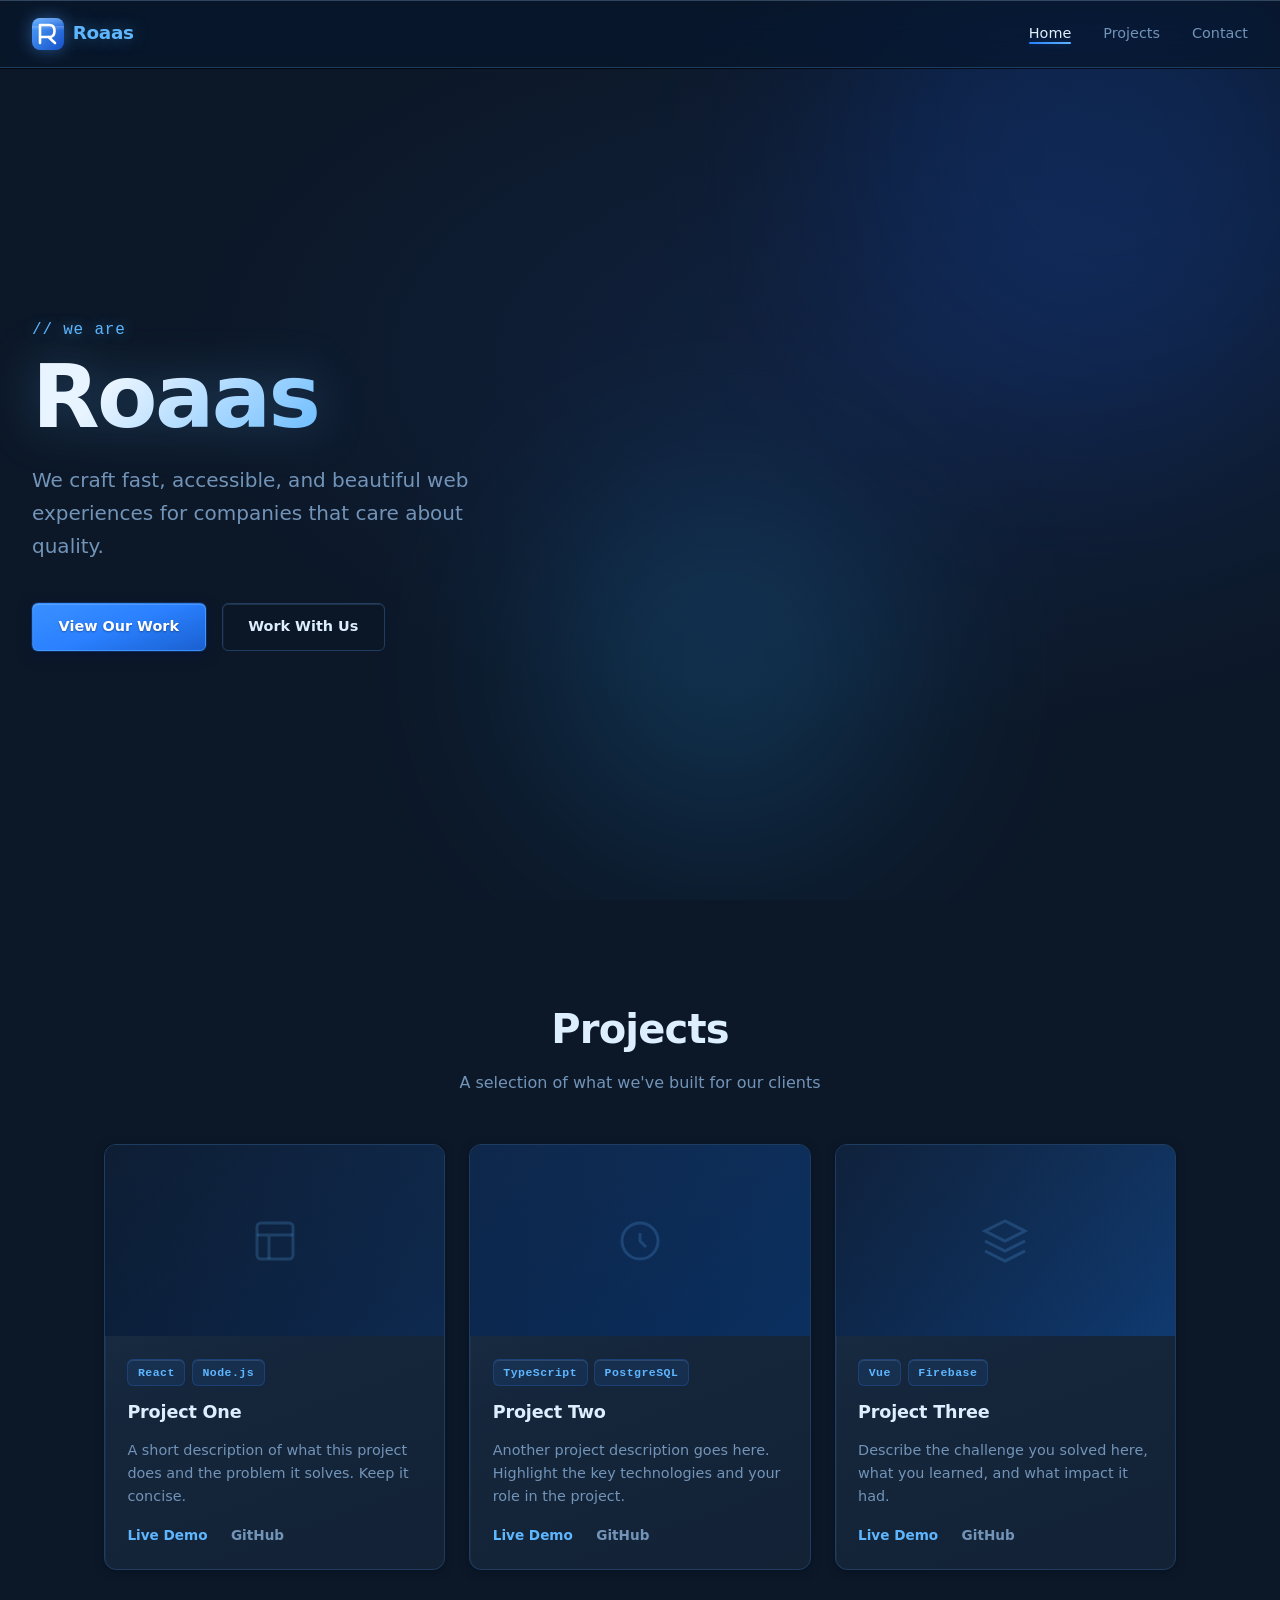
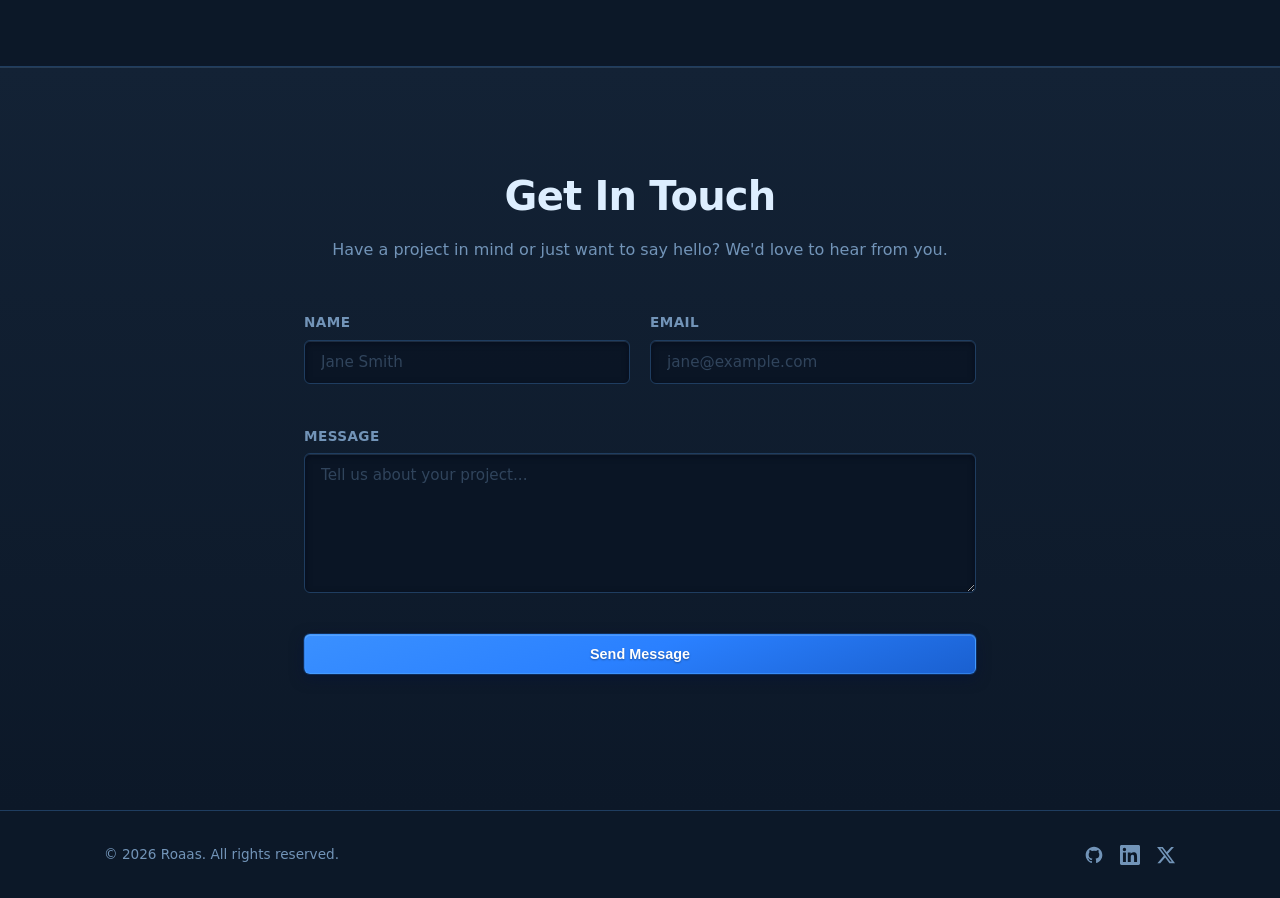
==== index.html @ 8dae96bc "Initial commit: Roaas portfolio website HTML, CSS, and JavaScript for the Roaas company portfolio si" ====
<!DOCTYPE html>
<html lang="en">
<head>
  <meta charset="UTF-8" />
  <meta name="viewport" content="width=device-width, initial-scale=1.0" />
  <title>Roaas</title>
  <link rel="stylesheet" href="styles.css" />
</head>
<body>

  <!-- Navigation -->
  <nav class="nav">
    <a href="#hero" class="nav__logo" aria-label="Roaas home">
      <svg class="nav__logo-mark" width="32" height="32" viewBox="0 0 32 32" fill="none" xmlns="http://www.w3.org/2000/svg" aria-hidden="true">
        <defs>
          <linearGradient id="logo-grad" x1="0" y1="0" x2="32" y2="32" gradientUnits="userSpaceOnUse">
            <stop offset="0%" stop-color="#4fa3ff"/>
            <stop offset="100%" stop-color="#1550c8"/>
          </linearGradient>
          <linearGradient id="logo-gloss" x1="0" y1="0" x2="0" y2="1">
            <stop offset="0%" stop-color="rgba(255,255,255,0.22)"/>
            <stop offset="55%" stop-color="rgba(255,255,255,0)"/>
          </linearGradient>
        </defs>
        <!-- Background rounded square -->
        <rect width="32" height="32" rx="8" fill="url(#logo-grad)"/>
        <!-- Gloss overlay on top half -->
        <rect width="32" height="16" rx="8" fill="url(#logo-gloss)"/>
        <rect y="8" width="32" height="8" fill="url(#logo-gloss)"/>
        <!-- Geometric R letterform -->
        <path d="M8 7 L8 25 M8 7 L17.5 7 Q22.5 7 22.5 13 Q22.5 19 17.5 19 L8 19 M16.5 19 L23 25"
              stroke="white" stroke-width="2.6" stroke-linecap="round" stroke-linejoin="round"/>
      </svg>
      <span class="nav__logo-text">Roaas</span>
    </a>
    <ul class="nav__links">
      <li><a href="#hero">Home</a></li>
      <li><a href="#projects">Projects</a></li>
      <li><a href="#contact">Contact</a></li>
    </ul>
    <button class="nav__toggle" aria-label="Toggle menu">
      <span></span><span></span><span></span>
    </button>
  </nav>

  <!-- Hero -->
  <section class="hero" id="hero">
    <div class="hero__content">
      <p class="hero__greeting">// we are</p>
      <h1 class="hero__name">Roaas</h1>
      <p class="hero__tagline">We craft fast, accessible, and beautiful web experiences for companies that care about quality.</p>
      <div class="hero__actions">
        <a href="#projects" class="btn btn--primary">View Our Work</a>
        <a href="#contact" class="btn btn--outline">Work With Us</a>
      </div>
    </div>
    <div class="hero__decoration" aria-hidden="true">
      <div class="blob blob--1"></div>
      <div class="blob blob--2"></div>
    </div>
  </section>

  <!-- Projects -->
  <section class="projects" id="projects">
    <div class="container">
      <h2 class="section__title">Projects</h2>
      <p class="section__subtitle">A selection of what we've built for our clients</p>
      <div class="projects__grid" id="projects-grid">

        <!-- Project Card — duplicate this block to add more projects -->
        <article class="card">
          <div class="card__img-wrap">
            <div class="card__img card__img--placeholder">
              <svg xmlns="http://www.w3.org/2000/svg" viewBox="0 0 24 24" fill="none" stroke="currentColor" stroke-width="1.5"><rect x="3" y="3" width="18" height="18" rx="2"/><path d="M3 9h18M9 21V9"/></svg>
            </div>
          </div>
          <div class="card__body">
            <div class="card__tags">
              <span class="tag">React</span>
              <span class="tag">Node.js</span>
            </div>
            <h3 class="card__title">Project One</h3>
            <p class="card__desc">A short description of what this project does and the problem it solves. Keep it concise.</p>
            <div class="card__links">
              <a href="#" class="card__link" target="_blank" rel="noopener">Live Demo</a>
              <a href="#" class="card__link card__link--secondary" target="_blank" rel="noopener">GitHub</a>
            </div>
          </div>
        </article>

        <article class="card">
          <div class="card__img-wrap">
            <div class="card__img card__img--placeholder card__img--alt">
              <svg xmlns="http://www.w3.org/2000/svg" viewBox="0 0 24 24" fill="none" stroke="currentColor" stroke-width="1.5"><circle cx="12" cy="12" r="9"/><path d="M12 8v4l3 3"/></svg>
            </div>
          </div>
          <div class="card__body">
            <div class="card__tags">
              <span class="tag">TypeScript</span>
              <span class="tag">PostgreSQL</span>
            </div>
            <h3 class="card__title">Project Two</h3>
            <p class="card__desc">Another project description goes here. Highlight the key technologies and your role in the project.</p>
            <div class="card__links">
              <a href="#" class="card__link" target="_blank" rel="noopener">Live Demo</a>
              <a href="#" class="card__link card__link--secondary" target="_blank" rel="noopener">GitHub</a>
            </div>
          </div>
        </article>

        <article class="card">
          <div class="card__img-wrap">
            <div class="card__img card__img--placeholder card__img--alt2">
              <svg xmlns="http://www.w3.org/2000/svg" viewBox="0 0 24 24" fill="none" stroke="currentColor" stroke-width="1.5"><path d="M12 2L2 7l10 5 10-5-10-5z"/><path d="M2 17l10 5 10-5M2 12l10 5 10-5"/></svg>
            </div>
          </div>
          <div class="card__body">
            <div class="card__tags">
              <span class="tag">Vue</span>
              <span class="tag">Firebase</span>
            </div>
            <h3 class="card__title">Project Three</h3>
            <p class="card__desc">Describe the challenge you solved here, what you learned, and what impact it had.</p>
            <div class="card__links">
              <a href="#" class="card__link" target="_blank" rel="noopener">Live Demo</a>
              <a href="#" class="card__link card__link--secondary" target="_blank" rel="noopener">GitHub</a>
            </div>
          </div>
        </article>

      </div>
    </div>
  </section>

  <!-- Contact -->
  <section class="contact" id="contact">
    <div class="container container--narrow">
      <h2 class="section__title">Get In Touch</h2>
      <p class="section__subtitle">Have a project in mind or just want to say hello? We'd love to hear from you.</p>

      <form class="form" id="contact-form" novalidate>
        <div class="form__row">
          <div class="form__group">
            <label for="name" class="form__label">Name</label>
            <input type="text" id="name" name="name" class="form__input" placeholder="Jane Smith" required />
            <span class="form__error" id="name-error"></span>
          </div>
          <div class="form__group">
            <label for="email" class="form__label">Email</label>
            <input type="email" id="email" name="email" class="form__input" placeholder="jane@example.com" required />
            <span class="form__error" id="email-error"></span>
          </div>
        </div>
        <div class="form__group">
          <label for="message" class="form__label">Message</label>
          <textarea id="message" name="message" class="form__input form__textarea" placeholder="Tell us about your project..." rows="5" required></textarea>
          <span class="form__error" id="message-error"></span>
        </div>
        <button type="submit" class="btn btn--primary btn--full" id="submit-btn">Send Message</button>
        <p class="form__status" id="form-status" aria-live="polite"></p>
      </form>
    </div>
  </section>

  <!-- Footer -->
  <footer class="footer">
    <div class="container">
      <p class="footer__copy">&copy; <span id="year"></span> Roaas. All rights reserved.</p>
      <ul class="footer__social">
        <li><a href="#" target="_blank" rel="noopener" aria-label="GitHub">
          <svg xmlns="http://www.w3.org/2000/svg" viewBox="0 0 24 24" fill="currentColor"><path d="M12 2C6.477 2 2 6.477 2 12c0 4.418 2.865 8.166 6.839 9.49.5.092.682-.217.682-.482 0-.237-.009-.868-.013-1.703-2.782.604-3.369-1.34-3.369-1.34-.454-1.156-1.11-1.463-1.11-1.463-.908-.62.069-.608.069-.608 1.003.07 1.531 1.03 1.531 1.03.892 1.529 2.341 1.087 2.91.832.092-.647.35-1.088.636-1.338-2.22-.253-4.555-1.11-4.555-4.943 0-1.091.39-1.984 1.029-2.683-.103-.253-.446-1.27.098-2.647 0 0 .84-.269 2.75 1.025A9.578 9.578 0 0 1 12 6.836c.85.004 1.705.114 2.504.336 1.909-1.294 2.747-1.025 2.747-1.025.546 1.377.202 2.394.1 2.647.64.699 1.028 1.592 1.028 2.683 0 3.842-2.339 4.687-4.566 4.935.359.309.678.919.678 1.852 0 1.336-.012 2.415-.012 2.743 0 .267.18.578.688.48C19.138 20.163 22 16.418 22 12c0-5.523-4.477-10-10-10z"/></svg>
        </a></li>
        <li><a href="#" target="_blank" rel="noopener" aria-label="LinkedIn">
          <svg xmlns="http://www.w3.org/2000/svg" viewBox="0 0 24 24" fill="currentColor"><path d="M20.447 20.452h-3.554v-5.569c0-1.328-.027-3.037-1.852-3.037-1.853 0-2.136 1.445-2.136 2.939v5.667H9.351V9h3.414v1.561h.046c.477-.9 1.637-1.85 3.37-1.85 3.601 0 4.267 2.37 4.267 5.455v6.286zM5.337 7.433a2.062 2.062 0 0 1-2.063-2.065 2.064 2.064 0 1 1 2.063 2.065zm1.782 13.019H3.555V9h3.564v11.452zM22.225 0H1.771C.792 0 0 .774 0 1.729v20.542C0 23.227.792 24 1.771 24h20.451C23.2 24 24 23.227 24 22.271V1.729C24 .774 23.2 0 22.222 0h.003z"/></svg>
        </a></li>
        <li><a href="#" target="_blank" rel="noopener" aria-label="Twitter / X">
          <svg xmlns="http://www.w3.org/2000/svg" viewBox="0 0 24 24" fill="currentColor"><path d="M18.244 2.25h3.308l-7.227 8.26 8.502 11.24H16.17l-5.214-6.817L4.99 21.75H1.68l7.73-8.835L1.254 2.25H8.08l4.713 6.231zm-1.161 17.52h1.833L7.084 4.126H5.117z"/></svg>
        </a></li>
      </ul>
    </div>
  </footer>

  <script src="script.js"></script>
</body>
</html>
---- styles.css ----
/* ===========================
   Reset & Base
   =========================== */
*, *::before, *::after {
  box-sizing: border-box;
  margin: 0;
  padding: 0;
}

:root {
  /* Navy blue palette — lightened for readability */
  --color-bg:          #0c1828;
  --color-surface:     #132235;
  --color-surface-2:   #172a42;
  --color-border:      #1f3d60;
  --color-text:        #ddeeff;
  --color-muted:       #7294b8;
  --color-accent:      #2a80ff;
  --color-accent-2:    #5eb6ff;
  --color-accent-glow: rgba(42, 128, 255, 0.28);

  /* Gloss tokens */
  --gloss-edge:        inset 0 1px 0 rgba(160, 210, 255, 0.15);
  --gloss-edge-strong: inset 0 1px 0 rgba(180, 220, 255, 0.24);
  --gloss-side:        inset 1px 0 0 rgba(120, 180, 255, 0.06);

  --font-sans: 'Segoe UI', system-ui, -apple-system, sans-serif;
  --font-mono: 'Cascadia Code', 'Fira Code', monospace;

  --radius-sm:  6px;
  --radius-md:  12px;
  --radius-lg:  20px;
  --radius-xl:  32px;

  --shadow-card: 0 8px 32px rgba(0, 15, 45, 0.65);
  --shadow-glow: 0 0 28px rgba(42, 128, 255, 0.2);
  --transition:  0.25s ease;

  --nav-h: 68px;
}

html {
  scroll-behavior: smooth;
  scroll-padding-top: var(--nav-h);
}

body {
  background: var(--color-bg);
  color: var(--color-text);
  font-family: var(--font-sans);
  line-height: 1.65;
  -webkit-font-smoothing: antialiased;
}

a {
  color: inherit;
  text-decoration: none;
}

ul { list-style: none; }
img, svg { display: block; }

/* ===========================
   Utility
   =========================== */
.container {
  width: 100%;
  max-width: 1120px;
  margin-inline: auto;
  padding-inline: 1.5rem;
}

.container--narrow {
  max-width: 720px;
}

/* ===========================
   Navigation
   =========================== */
.nav {
  position: fixed;
  inset-block-start: 0;
  inset-inline: 0;
  z-index: 100;
  height: var(--nav-h);
  display: flex;
  align-items: center;
  justify-content: space-between;
  padding-inline: 2rem;
  /* Glossy navy glass */
  background: rgba(10, 22, 40, 0.78);
  backdrop-filter: blur(16px) saturate(180%);
  border-bottom: 1px solid var(--color-border);
  box-shadow:
    var(--gloss-edge-strong),
    0 1px 0 rgba(0, 0, 0, 0.6);
}

.nav__logo {
  display: flex;
  align-items: center;
  gap: 0.55rem;
  text-decoration: none;
}

.nav__logo-mark {
  flex-shrink: 0;
  filter: drop-shadow(0 0 8px rgba(79, 163, 255, 0.45));
}

.nav__logo-text {
  font-size: 1.15rem;
  font-weight: 700;
  letter-spacing: -0.02em;
  color: var(--color-accent-2);
  text-shadow: 0 0 18px rgba(94, 182, 255, 0.4);
}

.nav__links {
  display: flex;
  gap: 2rem;
}

.nav__links a {
  font-size: 0.9rem;
  color: var(--color-muted);
  transition: color var(--transition);
  position: relative;
}

.nav__links a::after {
  content: '';
  position: absolute;
  bottom: -3px;
  left: 0;
  width: 0;
  height: 2px;
  background: linear-gradient(90deg, var(--color-accent), var(--color-accent-2));
  border-radius: 2px;
  transition: width var(--transition);
  box-shadow: 0 0 6px var(--color-accent-glow);
}

.nav__links a:hover,
.nav__links a.active {
  color: var(--color-text);
}

.nav__links a:hover::after,
.nav__links a.active::after {
  width: 100%;
}

.nav__toggle {
  display: none;
  flex-direction: column;
  gap: 5px;
  background: none;
  border: none;
  cursor: pointer;
  padding: 4px;
}

.nav__toggle span {
  display: block;
  width: 22px;
  height: 2px;
  background: var(--color-text);
  border-radius: 2px;
  transition: transform var(--transition), opacity var(--transition);
}

/* ===========================
   Buttons
   =========================== */
.btn {
  display: inline-flex;
  align-items: center;
  gap: 0.5rem;
  padding: 0.7rem 1.6rem;
  border-radius: var(--radius-sm);
  font-size: 0.9rem;
  font-weight: 600;
  cursor: pointer;
  transition: all var(--transition);
  border: 1px solid transparent;
  white-space: nowrap;
}

.btn--primary {
  /* Glossy gradient button */
  background: linear-gradient(
    160deg,
    #3a90ff 0%,
    var(--color-accent) 50%,
    #1a60d0 100%
  );
  color: #fff;
  border-color: rgba(94, 182, 255, 0.3);
  box-shadow:
    var(--gloss-edge-strong),
    var(--gloss-side),
    0 0 0 1px rgba(42, 128, 255, 0.2),
    0 4px 14px rgba(0, 15, 60, 0.5);
  text-shadow: 0 1px 2px rgba(0, 0, 0, 0.35);
}

.btn--primary:hover {
  background: linear-gradient(
    160deg,
    #55a8ff 0%,
    var(--color-accent-2) 50%,
    #2a70e0 100%
  );
  border-color: rgba(94, 182, 255, 0.5);
  box-shadow:
    var(--gloss-edge-strong),
    var(--gloss-side),
    0 0 0 1px rgba(94, 182, 255, 0.35),
    var(--shadow-glow),
    0 6px 20px rgba(0, 15, 60, 0.5);
  transform: translateY(-2px);
}

.btn--outline {
  background: rgba(10, 21, 38, 0.6);
  color: var(--color-text);
  border-color: var(--color-border);
  box-shadow:
    var(--gloss-edge),
    var(--gloss-side);
}

.btn--outline:hover {
  border-color: var(--color-accent);
  color: var(--color-accent-2);
  background: rgba(42, 128, 255, 0.06);
  box-shadow:
    var(--gloss-edge),
    var(--gloss-side),
    0 0 16px rgba(42, 128, 255, 0.12);
  transform: translateY(-2px);
}

.btn--full {
  width: 100%;
  justify-content: center;
}

/* ===========================
   Hero
   =========================== */
.hero {
  position: relative;
  min-height: 100vh;
  display: flex;
  align-items: center;
  padding-top: var(--nav-h);
  padding-inline: 2rem;
  overflow: hidden;
  /* Subtle radial navy vignette */
  background: radial-gradient(ellipse 80% 60% at 70% 40%, #112240 0%, var(--color-bg) 70%);
}

.hero__content {
  position: relative;
  z-index: 1;
  max-width: 640px;
}

.hero__greeting {
  font-size: 1rem;
  color: var(--color-accent-2);
  font-family: var(--font-mono);
  margin-bottom: 0.5rem;
  letter-spacing: 0.05em;
  text-shadow: 0 0 14px rgba(94, 182, 255, 0.45);
}

.hero__name {
  font-size: clamp(2.8rem, 7vw, 5.5rem);
  font-weight: 800;
  line-height: 1.05;
  letter-spacing: -0.03em;
  margin-bottom: 1.25rem;
  background: linear-gradient(135deg, #e8f4ff 20%, var(--color-accent-2) 70%, #a0d4ff);
  -webkit-background-clip: text;
  -webkit-text-fill-color: transparent;
  background-clip: text;
  filter: drop-shadow(0 0 24px rgba(94, 182, 255, 0.25));
}

.hero__tagline {
  font-size: clamp(1rem, 2.5vw, 1.25rem);
  color: var(--color-muted);
  max-width: 480px;
  margin-bottom: 2.5rem;
}

.hero__actions {
  display: flex;
  flex-wrap: wrap;
  gap: 1rem;
}

/* Decorative blobs */
.hero__decoration {
  position: absolute;
  inset: 0;
  pointer-events: none;
}

.blob {
  position: absolute;
  border-radius: 50%;
  filter: blur(90px);
  opacity: 0.2;
  animation: pulse 8s ease-in-out infinite alternate;
}

.blob--1 {
  width: 560px;
  height: 560px;
  background: radial-gradient(circle, #1a6aff, #0a2a80);
  top: -120px;
  right: -100px;
}

.blob--2 {
  width: 400px;
  height: 400px;
  background: radial-gradient(circle, #30b4ff, #0a4080);
  bottom: 40px;
  right: 28%;
  animation-delay: -4s;
}

@keyframes pulse {
  from { transform: scale(1) translate(0, 0); }
  to   { transform: scale(1.12) translate(20px, -20px); }
}

/* ===========================
   Section headings
   =========================== */
.section__title {
  font-size: clamp(1.8rem, 4vw, 2.5rem);
  font-weight: 700;
  letter-spacing: -0.02em;
  margin-bottom: 0.5rem;
  text-align: center;
}

.section__subtitle {
  text-align: center;
  color: var(--color-muted);
  font-size: 1rem;
  margin-bottom: 3rem;
}

/* ===========================
   Projects
   =========================== */
.projects {
  padding-block: 6rem;
}

.projects__grid {
  display: grid;
  grid-template-columns: repeat(auto-fill, minmax(300px, 1fr));
  gap: 1.5rem;
}

/* ===========================
   Cards
   =========================== */
.card {
  background: linear-gradient(160deg, var(--color-surface-2) 0%, var(--color-surface) 100%);
  border: 1px solid var(--color-border);
  border-radius: var(--radius-md);
  overflow: hidden;
  transition: transform var(--transition), box-shadow var(--transition), border-color var(--transition);
  display: flex;
  flex-direction: column;
  /* Glossy top edge */
  box-shadow:
    var(--gloss-edge),
    var(--gloss-side),
    0 2px 8px rgba(0, 10, 30, 0.5);
  position: relative;
}

/* Sheen overlay */
.card::before {
  content: '';
  position: absolute;
  inset: 0;
  border-radius: var(--radius-md);
  background: linear-gradient(
    160deg,
    rgba(120, 190, 255, 0.06) 0%,
    transparent 50%
  );
  pointer-events: none;
  z-index: 1;
}

.card:hover {
  transform: translateY(-6px);
  border-color: rgba(42, 128, 255, 0.55);
  box-shadow:
    var(--gloss-edge-strong),
    var(--gloss-side),
    var(--shadow-card),
    var(--shadow-glow);
}

.card__img-wrap {
  overflow: hidden;
  aspect-ratio: 16 / 9;
}

.card__img {
  width: 100%;
  height: 100%;
  object-fit: cover;
  transition: transform 0.4s ease;
}

.card:hover .card__img {
  transform: scale(1.04);
}

.card__img--placeholder {
  display: flex;
  align-items: center;
  justify-content: center;
  background: linear-gradient(135deg, #071428, #0e2a50);
}

.card__img--placeholder.card__img--alt {
  background: linear-gradient(135deg, #081e40, #0b3060);
}

.card__img--placeholder.card__img--alt2 {
  background: linear-gradient(135deg, #091830, #103a70);
}

.card__img--placeholder svg {
  width: 48px;
  height: 48px;
  color: rgba(94, 182, 255, 0.2);
}

.card__body {
  padding: 1.4rem;
  display: flex;
  flex-direction: column;
  flex: 1;
  gap: 0.75rem;
  position: relative;
  z-index: 2;
}

.card__tags {
  display: flex;
  flex-wrap: wrap;
  gap: 0.4rem;
}

.tag {
  font-size: 0.72rem;
  font-weight: 600;
  font-family: var(--font-mono);
  letter-spacing: 0.04em;
  padding: 0.2rem 0.6rem;
  border-radius: var(--radius-sm);
  background: rgba(42, 128, 255, 0.1);
  color: var(--color-accent-2);
  border: 1px solid rgba(42, 128, 255, 0.22);
  box-shadow: var(--gloss-edge);
}

.card__title {
  font-size: 1.1rem;
  font-weight: 700;
  letter-spacing: -0.01em;
}

.card__desc {
  font-size: 0.9rem;
  color: var(--color-muted);
  line-height: 1.6;
  flex: 1;
}

.card__links {
  display: flex;
  gap: 0.75rem;
  margin-top: 0.25rem;
}

.card__link {
  font-size: 0.85rem;
  font-weight: 600;
  color: var(--color-accent-2);
  transition: color var(--transition);
  position: relative;
}

.card__link::after {
  content: ' →';
  opacity: 0;
  transition: opacity var(--transition), transform var(--transition);
  display: inline-block;
}

.card__link:hover::after {
  opacity: 1;
}

.card__link--secondary {
  color: var(--color-muted);
}

.card__link--secondary:hover {
  color: var(--color-text);
}

/* ===========================
   Contact
   =========================== */
.contact {
  padding-block: 6rem;
  background: linear-gradient(180deg, var(--color-surface) 0%, var(--color-bg) 100%);
  border-top: 1px solid var(--color-border);
  border-bottom: 1px solid var(--color-border);
  box-shadow: var(--gloss-edge);
}

/* Form */
.form {
  display: flex;
  flex-direction: column;
  gap: 1.25rem;
}

.form__row {
  display: grid;
  grid-template-columns: 1fr 1fr;
  gap: 1.25rem;
}

.form__group {
  display: flex;
  flex-direction: column;
  gap: 0.4rem;
}

.form__label {
  font-size: 0.85rem;
  font-weight: 600;
  color: var(--color-muted);
  letter-spacing: 0.03em;
  text-transform: uppercase;
}

.form__input {
  background: rgba(10, 20, 36, 0.85);
  border: 1px solid var(--color-border);
  border-radius: var(--radius-sm);
  padding: 0.75rem 1rem;
  color: var(--color-text);
  font-family: var(--font-sans);
  font-size: 0.95rem;
  width: 100%;
  transition: border-color var(--transition), box-shadow var(--transition);
  outline: none;
  resize: none;
  box-shadow: var(--gloss-edge), inset 0 2px 6px rgba(0, 5, 20, 0.5);
}

.form__input::placeholder {
  color: rgba(96, 126, 160, 0.45);
}

.form__input:focus {
  border-color: var(--color-accent);
  box-shadow:
    var(--gloss-edge-strong),
    inset 0 2px 6px rgba(0, 5, 20, 0.5),
    0 0 0 3px rgba(42, 128, 255, 0.18),
    0 0 12px rgba(42, 128, 255, 0.1);
}

.form__input.invalid {
  border-color: #f87171;
}

.form__textarea {
  min-height: 140px;
  resize: vertical;
}

.form__error {
  font-size: 0.8rem;
  color: #f87171;
  min-height: 1.1em;
}

.form__status {
  text-align: center;
  font-size: 0.9rem;
  color: var(--color-muted);
  min-height: 1.4em;
}

.form__status.success { color: #4ade80; }
.form__status.error   { color: #f87171; }

/* ===========================
   Footer
   =========================== */
.footer {
  padding-block: 2rem;
}

.footer .container {
  display: flex;
  align-items: center;
  justify-content: space-between;
  flex-wrap: wrap;
  gap: 1rem;
}

.footer__copy {
  font-size: 0.85rem;
  color: var(--color-muted);
}

.footer__social {
  display: flex;
  gap: 1rem;
}

.footer__social a {
  display: flex;
  align-items: center;
  color: var(--color-muted);
  transition: color var(--transition), transform var(--transition);
}

.footer__social a svg {
  width: 20px;
  height: 20px;
}

.footer__social a:hover {
  color: var(--color-accent-2);
  transform: translateY(-2px);
}

/* ===========================
   Reveal animation
   =========================== */
.reveal {
  opacity: 0;
  transform: translateY(28px);
  transition: opacity 0.6s ease, transform 0.6s ease;
}

.reveal.visible {
  opacity: 1;
  transform: translateY(0);
}

/* ===========================
   Responsive
   =========================== */
@media (max-width: 640px) {
  .nav__links {
    display: none;
    position: fixed;
    inset-block-start: var(--nav-h);
    inset-inline: 0;
    background: rgba(12, 22, 40, 0.97);
    border-bottom: 1px solid var(--color-border);
    box-shadow: var(--gloss-edge);
    flex-direction: column;
    align-items: center;
    gap: 0;
    padding-block: 0.5rem;
  }

  .nav__links.open {
    display: flex;
  }

  .nav__links li {
    width: 100%;
    text-align: center;
  }

  .nav__links a {
    display: block;
    padding: 0.9rem;
    font-size: 1rem;
  }

  .nav__links a::after { display: none; }

  .nav__toggle {
    display: flex;
  }

  .nav__toggle.open span:nth-child(1) { transform: translateY(7px) rotate(45deg); }
  .nav__toggle.open span:nth-child(2) { opacity: 0; }
  .nav__toggle.open span:nth-child(3) { transform: translateY(-7px) rotate(-45deg); }

  .form__row {
    grid-template-columns: 1fr;
  }

  .hero__actions {
    flex-direction: column;
  }
}
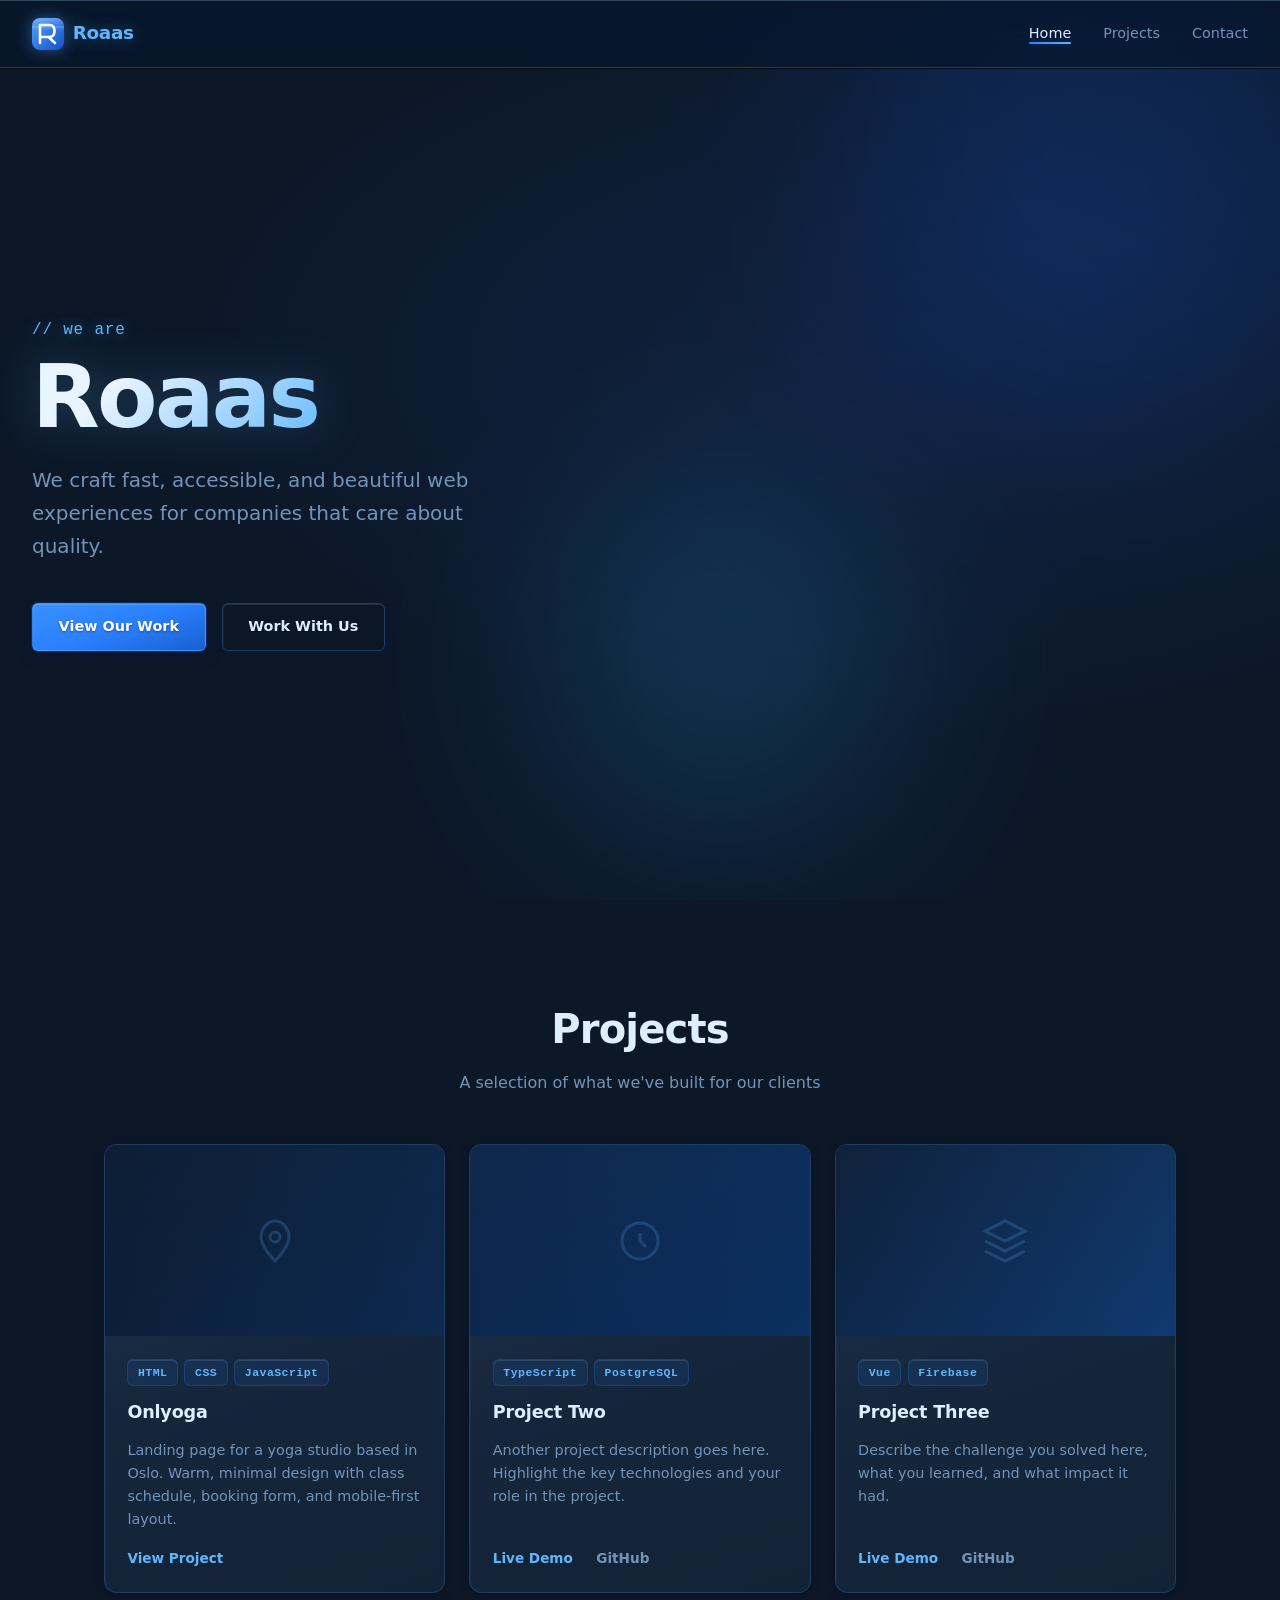
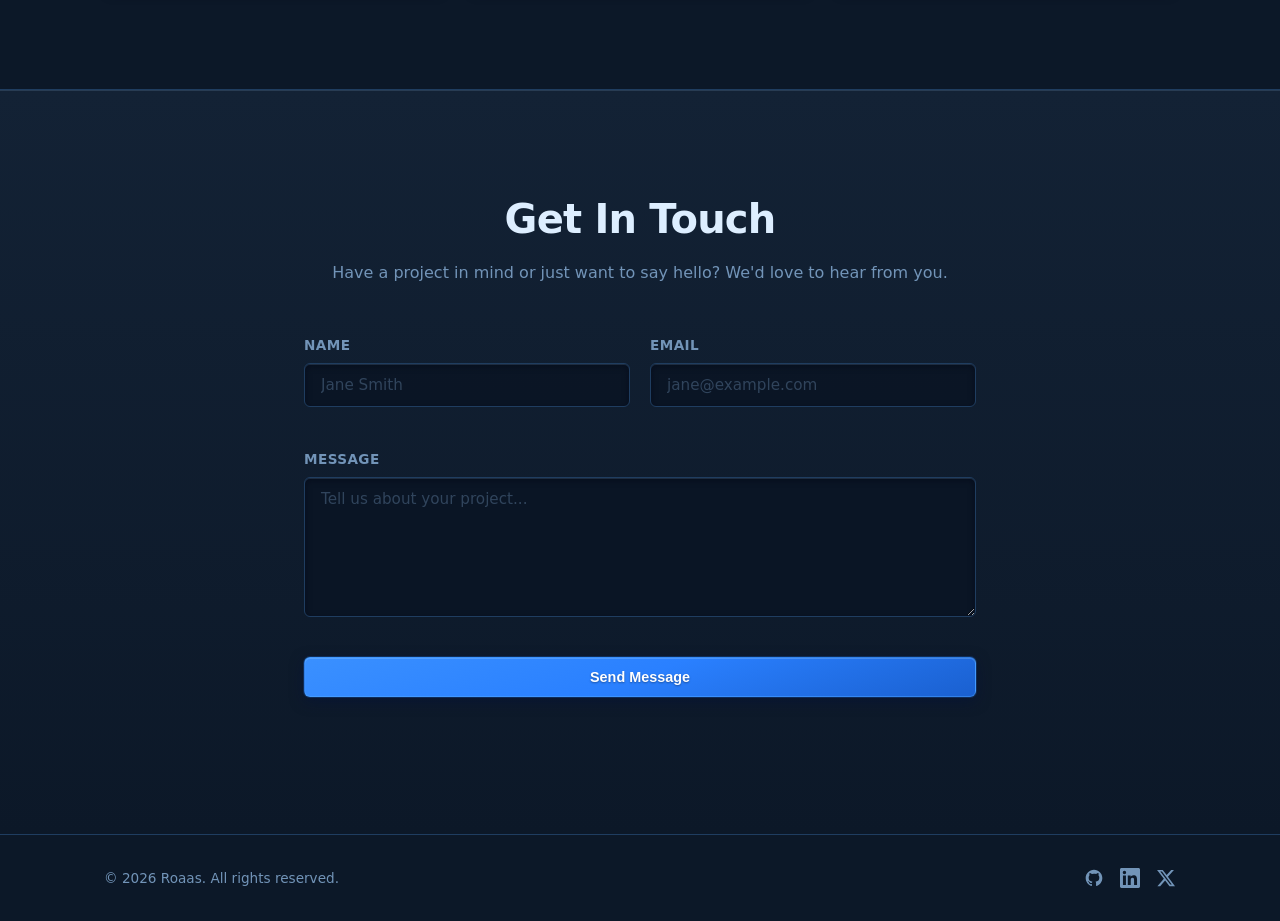
==== commit 5a35ec3a: "Add Onlyoga project and wire up portfolio card Landing page for Oslo yoga studio Onlyoga — warm seri" ====
--- a/index.html
+++ b/index.html
@@ -71,19 +71,19 @@
         <article class="card">
           <div class="card__img-wrap">
             <div class="card__img card__img--placeholder">
-              <svg xmlns="http://www.w3.org/2000/svg" viewBox="0 0 24 24" fill="none" stroke="currentColor" stroke-width="1.5"><rect x="3" y="3" width="18" height="18" rx="2"/><path d="M3 9h18M9 21V9"/></svg>
+              <svg xmlns="http://www.w3.org/2000/svg" viewBox="0 0 24 24" fill="none" stroke="currentColor" stroke-width="1.5"><path d="M12 2C8 2 5 6 5 10c0 5 7 12 7 12s7-7 7-12c0-4-3-8-7-8z"/><circle cx="12" cy="10" r="2.5"/></svg>
             </div>
           </div>
           <div class="card__body">
             <div class="card__tags">
-              <span class="tag">React</span>
-              <span class="tag">Node.js</span>
+              <span class="tag">HTML</span>
+              <span class="tag">CSS</span>
+              <span class="tag">JavaScript</span>
             </div>
-            <h3 class="card__title">Project One</h3>
-            <p class="card__desc">A short description of what this project does and the problem it solves. Keep it concise.</p>
+            <h3 class="card__title">Onlyoga</h3>
+            <p class="card__desc">Landing page for a yoga studio based in Oslo. Warm, minimal design with class schedule, booking form, and mobile-first layout.</p>
             <div class="card__links">
-              <a href="#" class="card__link" target="_blank" rel="noopener">Live Demo</a>
-              <a href="#" class="card__link card__link--secondary" target="_blank" rel="noopener">GitHub</a>
+              <a href="/onlyoga/" class="card__link">View Project</a>
             </div>
           </div>
         </article>
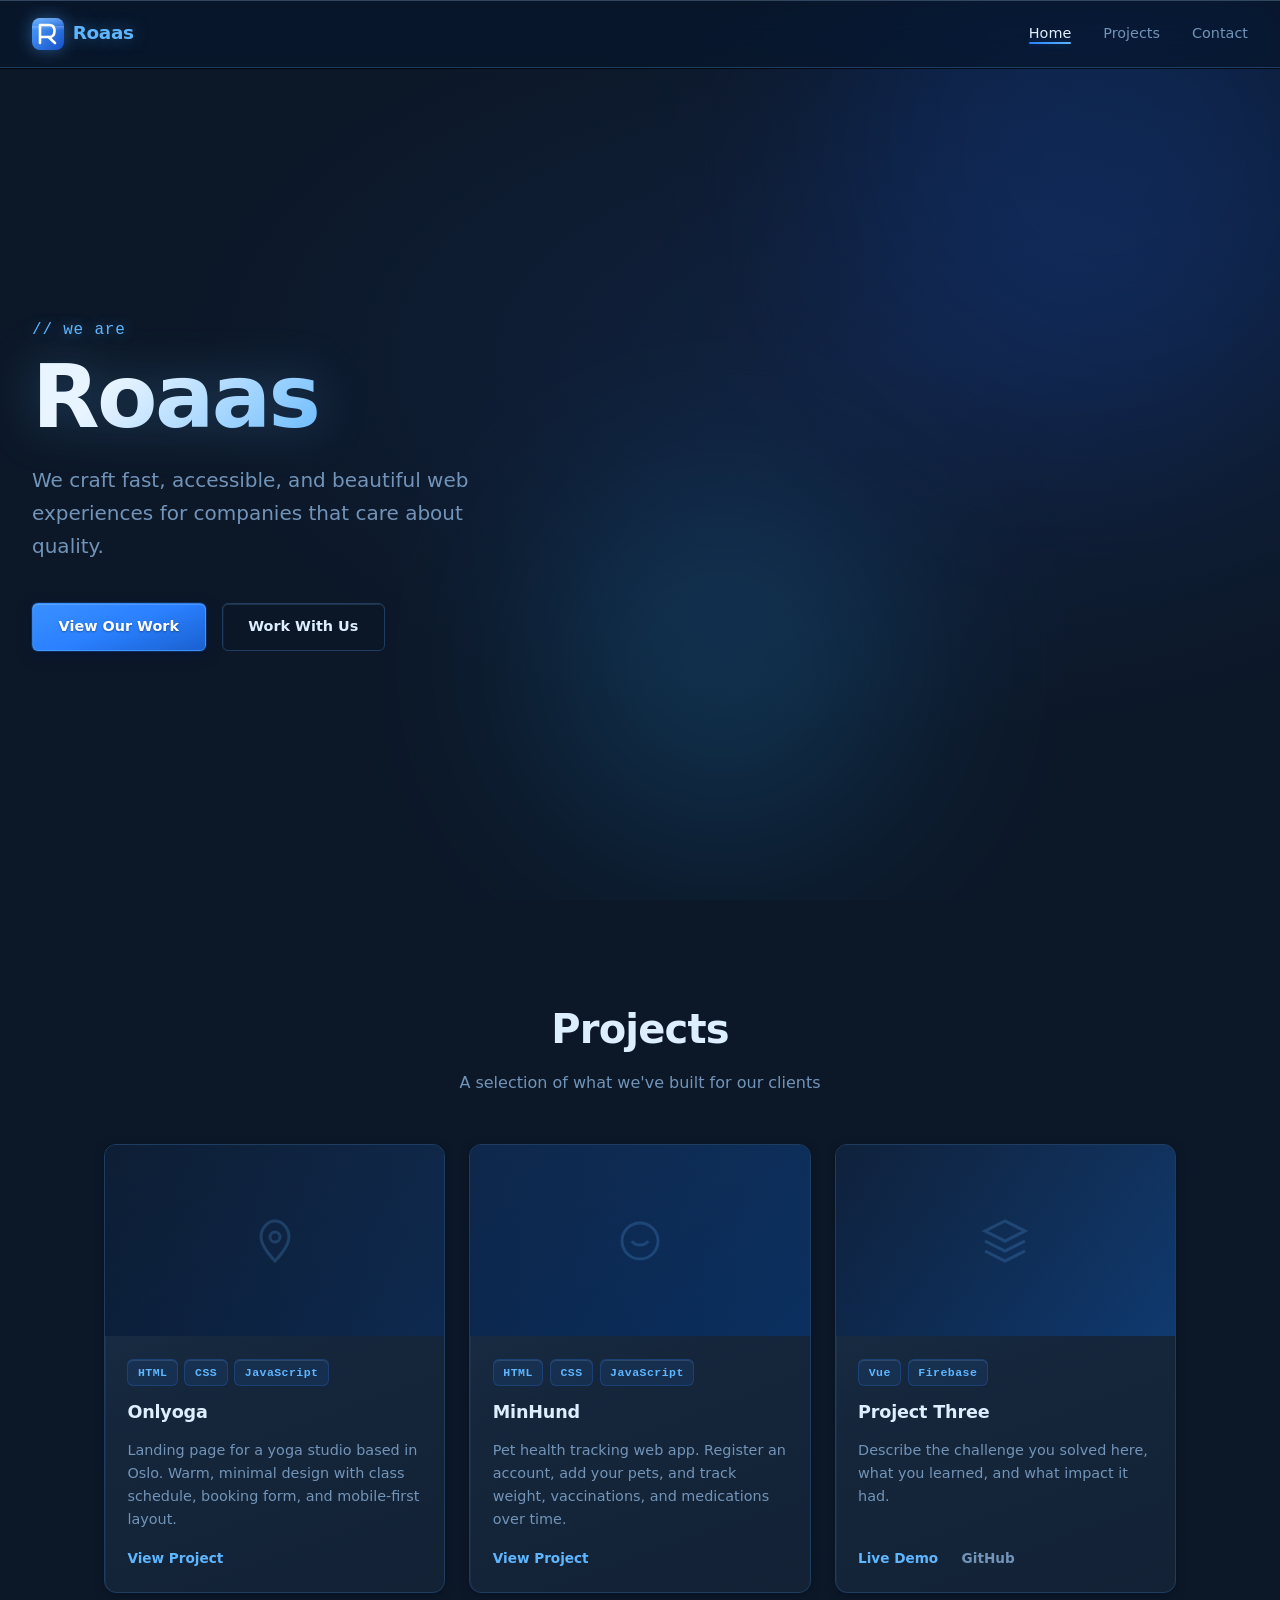
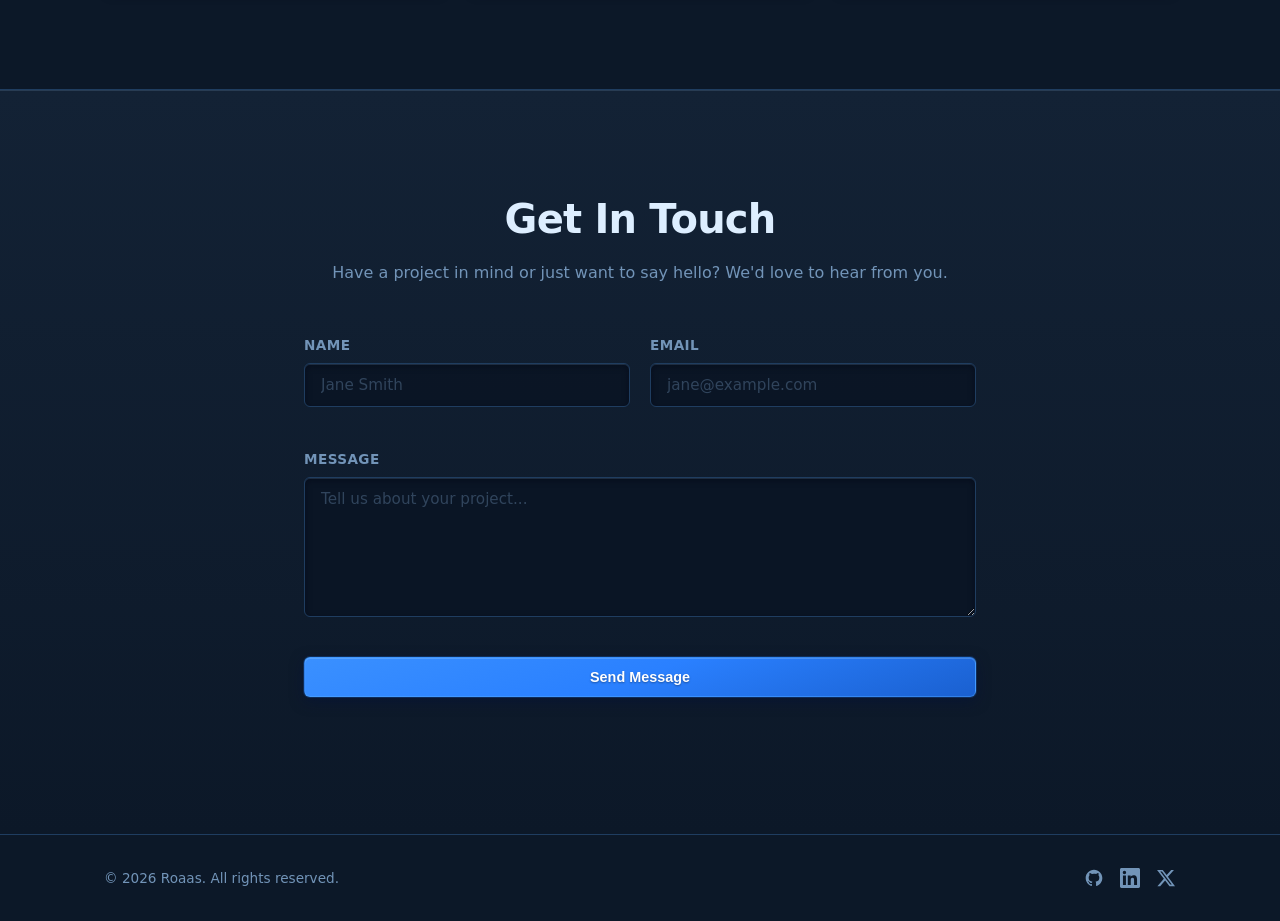
==== commit 9fe9ff62: "Add MinHund pet health tracker app Full SPA with localStorage accounts, pet profiles, weight log wit" ====
--- a/index.html
+++ b/index.html
@@ -91,19 +91,19 @@
         <article class="card">
           <div class="card__img-wrap">
             <div class="card__img card__img--placeholder card__img--alt">
-              <svg xmlns="http://www.w3.org/2000/svg" viewBox="0 0 24 24" fill="none" stroke="currentColor" stroke-width="1.5"><circle cx="12" cy="12" r="9"/><path d="M12 8v4l3 3"/></svg>
+              <svg xmlns="http://www.w3.org/2000/svg" viewBox="0 0 24 24" fill="none" stroke="currentColor" stroke-width="1.5"><circle cx="12" cy="12" r="9"/><path d="M8 12s1 2 4 2 4-2 4-2M9 9h.01M15 9h.01"/></svg>
             </div>
           </div>
           <div class="card__body">
             <div class="card__tags">
-              <span class="tag">TypeScript</span>
-              <span class="tag">PostgreSQL</span>
+              <span class="tag">HTML</span>
+              <span class="tag">CSS</span>
+              <span class="tag">JavaScript</span>
             </div>
-            <h3 class="card__title">Project Two</h3>
-            <p class="card__desc">Another project description goes here. Highlight the key technologies and your role in the project.</p>
+            <h3 class="card__title">MinHund</h3>
+            <p class="card__desc">Pet health tracking web app. Register an account, add your pets, and track weight, vaccinations, and medications over time.</p>
             <div class="card__links">
-              <a href="#" class="card__link" target="_blank" rel="noopener">Live Demo</a>
-              <a href="#" class="card__link card__link--secondary" target="_blank" rel="noopener">GitHub</a>
+              <a href="/minhund/" class="card__link">View Project</a>
             </div>
           </div>
         </article>
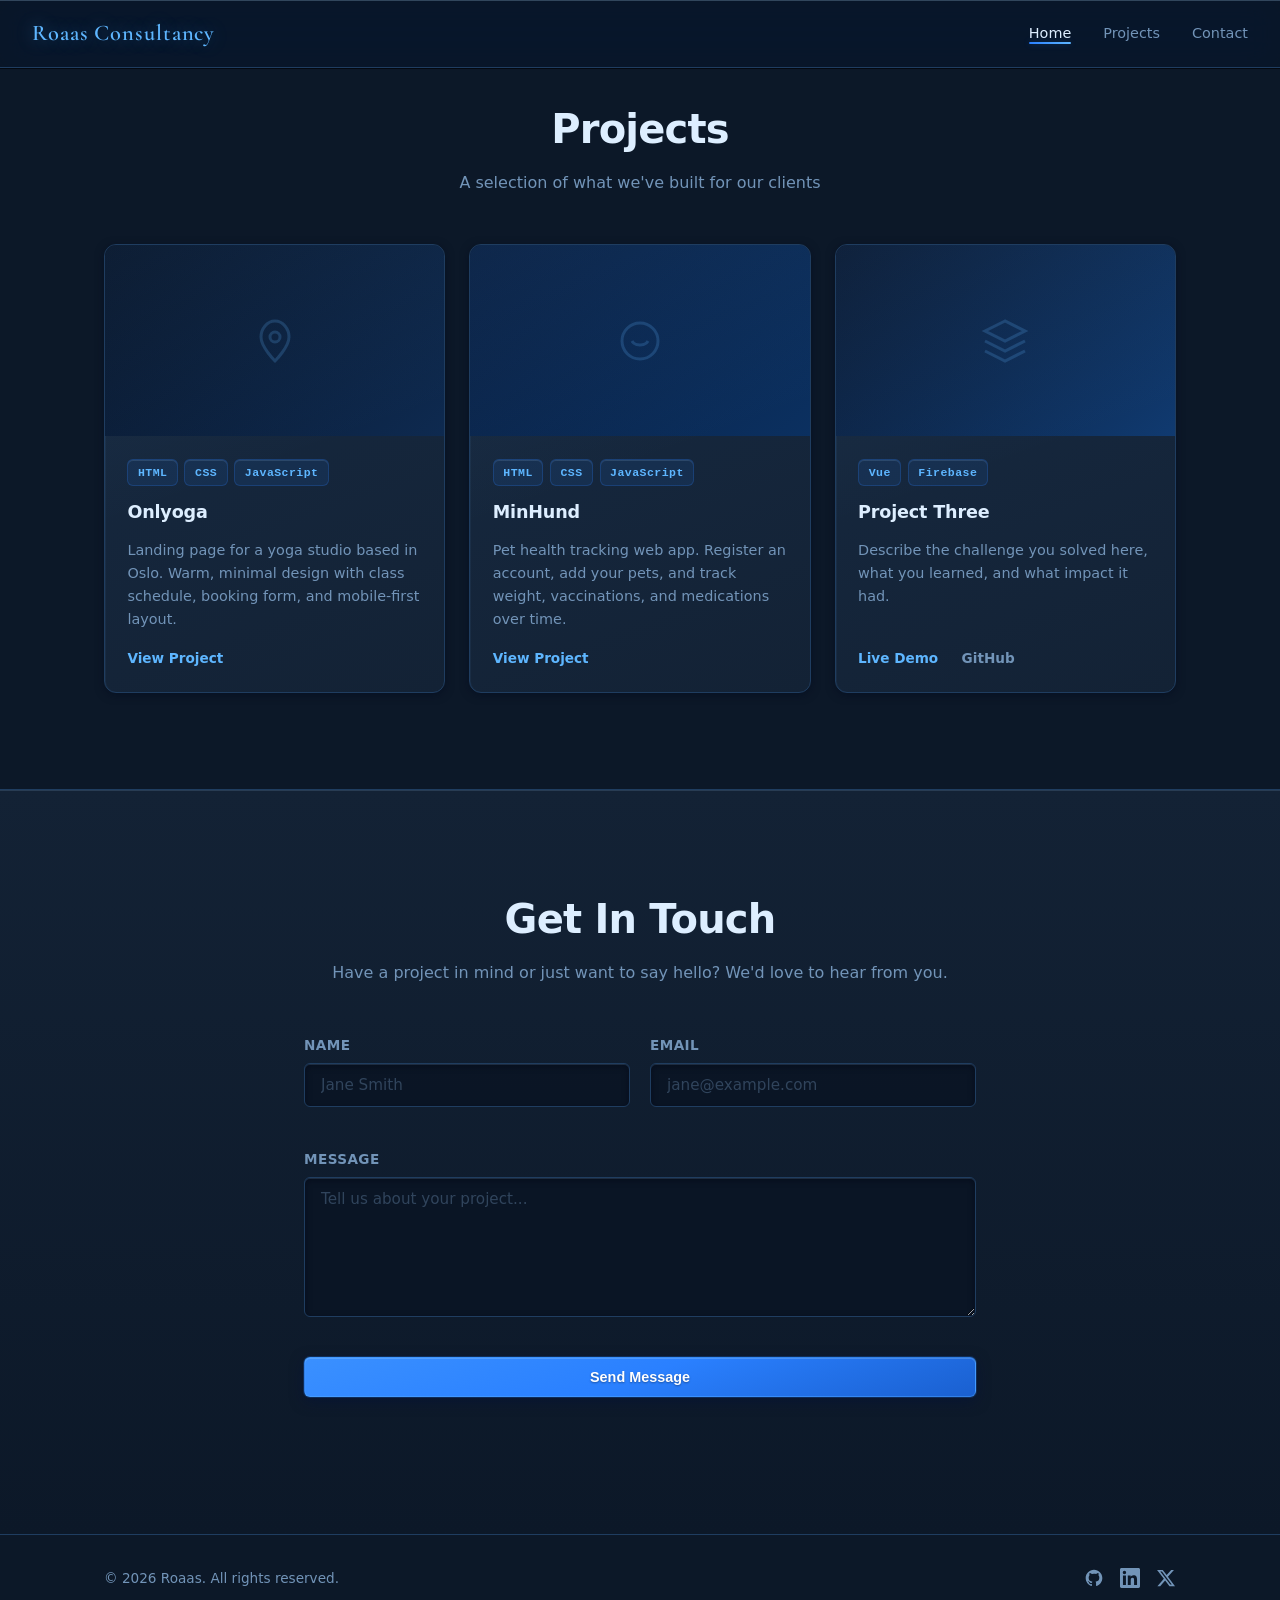
==== commit 0d0e6353: "Add Solsiden app and update portfolio nav - Add Solsiden: static Oslo pub sun tracker using Overpass" ====
--- a/index.html
+++ b/index.html
@@ -4,37 +4,20 @@
   <meta charset="UTF-8" />
   <meta name="viewport" content="width=device-width, initial-scale=1.0" />
   <title>Roaas</title>
+  <link rel="preconnect" href="https://fonts.googleapis.com" />
+  <link rel="preconnect" href="https://fonts.gstatic.com" crossorigin />
+  <link href="https://fonts.googleapis.com/css2?family=Cormorant+Garamond:wght@600&display=swap" rel="stylesheet" />
   <link rel="stylesheet" href="styles.css" />
 </head>
 <body>
 
   <!-- Navigation -->
   <nav class="nav">
-    <a href="#hero" class="nav__logo" aria-label="Roaas home">
-      <svg class="nav__logo-mark" width="32" height="32" viewBox="0 0 32 32" fill="none" xmlns="http://www.w3.org/2000/svg" aria-hidden="true">
-        <defs>
-          <linearGradient id="logo-grad" x1="0" y1="0" x2="32" y2="32" gradientUnits="userSpaceOnUse">
-            <stop offset="0%" stop-color="#4fa3ff"/>
-            <stop offset="100%" stop-color="#1550c8"/>
-          </linearGradient>
-          <linearGradient id="logo-gloss" x1="0" y1="0" x2="0" y2="1">
-            <stop offset="0%" stop-color="rgba(255,255,255,0.22)"/>
-            <stop offset="55%" stop-color="rgba(255,255,255,0)"/>
-          </linearGradient>
-        </defs>
-        <!-- Background rounded square -->
-        <rect width="32" height="32" rx="8" fill="url(#logo-grad)"/>
-        <!-- Gloss overlay on top half -->
-        <rect width="32" height="16" rx="8" fill="url(#logo-gloss)"/>
-        <rect y="8" width="32" height="8" fill="url(#logo-gloss)"/>
-        <!-- Geometric R letterform -->
-        <path d="M8 7 L8 25 M8 7 L17.5 7 Q22.5 7 22.5 13 Q22.5 19 17.5 19 L8 19 M16.5 19 L23 25"
-              stroke="white" stroke-width="2.6" stroke-linecap="round" stroke-linejoin="round"/>
-      </svg>
-      <span class="nav__logo-text">Roaas</span>
+    <a href="#projects" class="nav__logo" aria-label="Roaas home">
+      <span class="nav__logo-text">Roaas Consultancy</span>
     </a>
     <ul class="nav__links">
-      <li><a href="#hero">Home</a></li>
+      <li><a href="#projects">Home</a></li>
       <li><a href="#projects">Projects</a></li>
       <li><a href="#contact">Contact</a></li>
     </ul>
@@ -42,23 +25,6 @@
       <span></span><span></span><span></span>
     </button>
   </nav>
-
-  <!-- Hero -->
-  <section class="hero" id="hero">
-    <div class="hero__content">
-      <p class="hero__greeting">// we are</p>
-      <h1 class="hero__name">Roaas</h1>
-      <p class="hero__tagline">We craft fast, accessible, and beautiful web experiences for companies that care about quality.</p>
-      <div class="hero__actions">
-        <a href="#projects" class="btn btn--primary">View Our Work</a>
-        <a href="#contact" class="btn btn--outline">Work With Us</a>
-      </div>
-    </div>
-    <div class="hero__decoration" aria-hidden="true">
-      <div class="blob blob--1"></div>
-      <div class="blob blob--2"></div>
-    </div>
-  </section>
 
   <!-- Projects -->
   <section class="projects" id="projects">
--- a/styles.css
+++ b/styles.css
@@ -109,9 +109,10 @@
 }
 
 .nav__logo-text {
-  font-size: 1.15rem;
-  font-weight: 700;
-  letter-spacing: -0.02em;
+  font-family: 'Cormorant Garamond', serif;
+  font-size: 1.4rem;
+  font-weight: 600;
+  letter-spacing: 0.04em;
   color: var(--color-accent-2);
   text-shadow: 0 0 18px rgba(94, 182, 255, 0.4);
 }
@@ -508,6 +509,20 @@
   position: relative;
 }
 
+/* Stretch primary link to cover the whole card */
+.card__link:not(.card__link--secondary)::before {
+  content: '';
+  position: absolute;
+  inset: -9999px;
+  z-index: 1;
+}
+
+/* Keep secondary links and other elements above the stretched overlay */
+.card__link--secondary {
+  position: relative;
+  z-index: 2;
+}
+
 .card__link::after {
   content: ' →';
   opacity: 0;
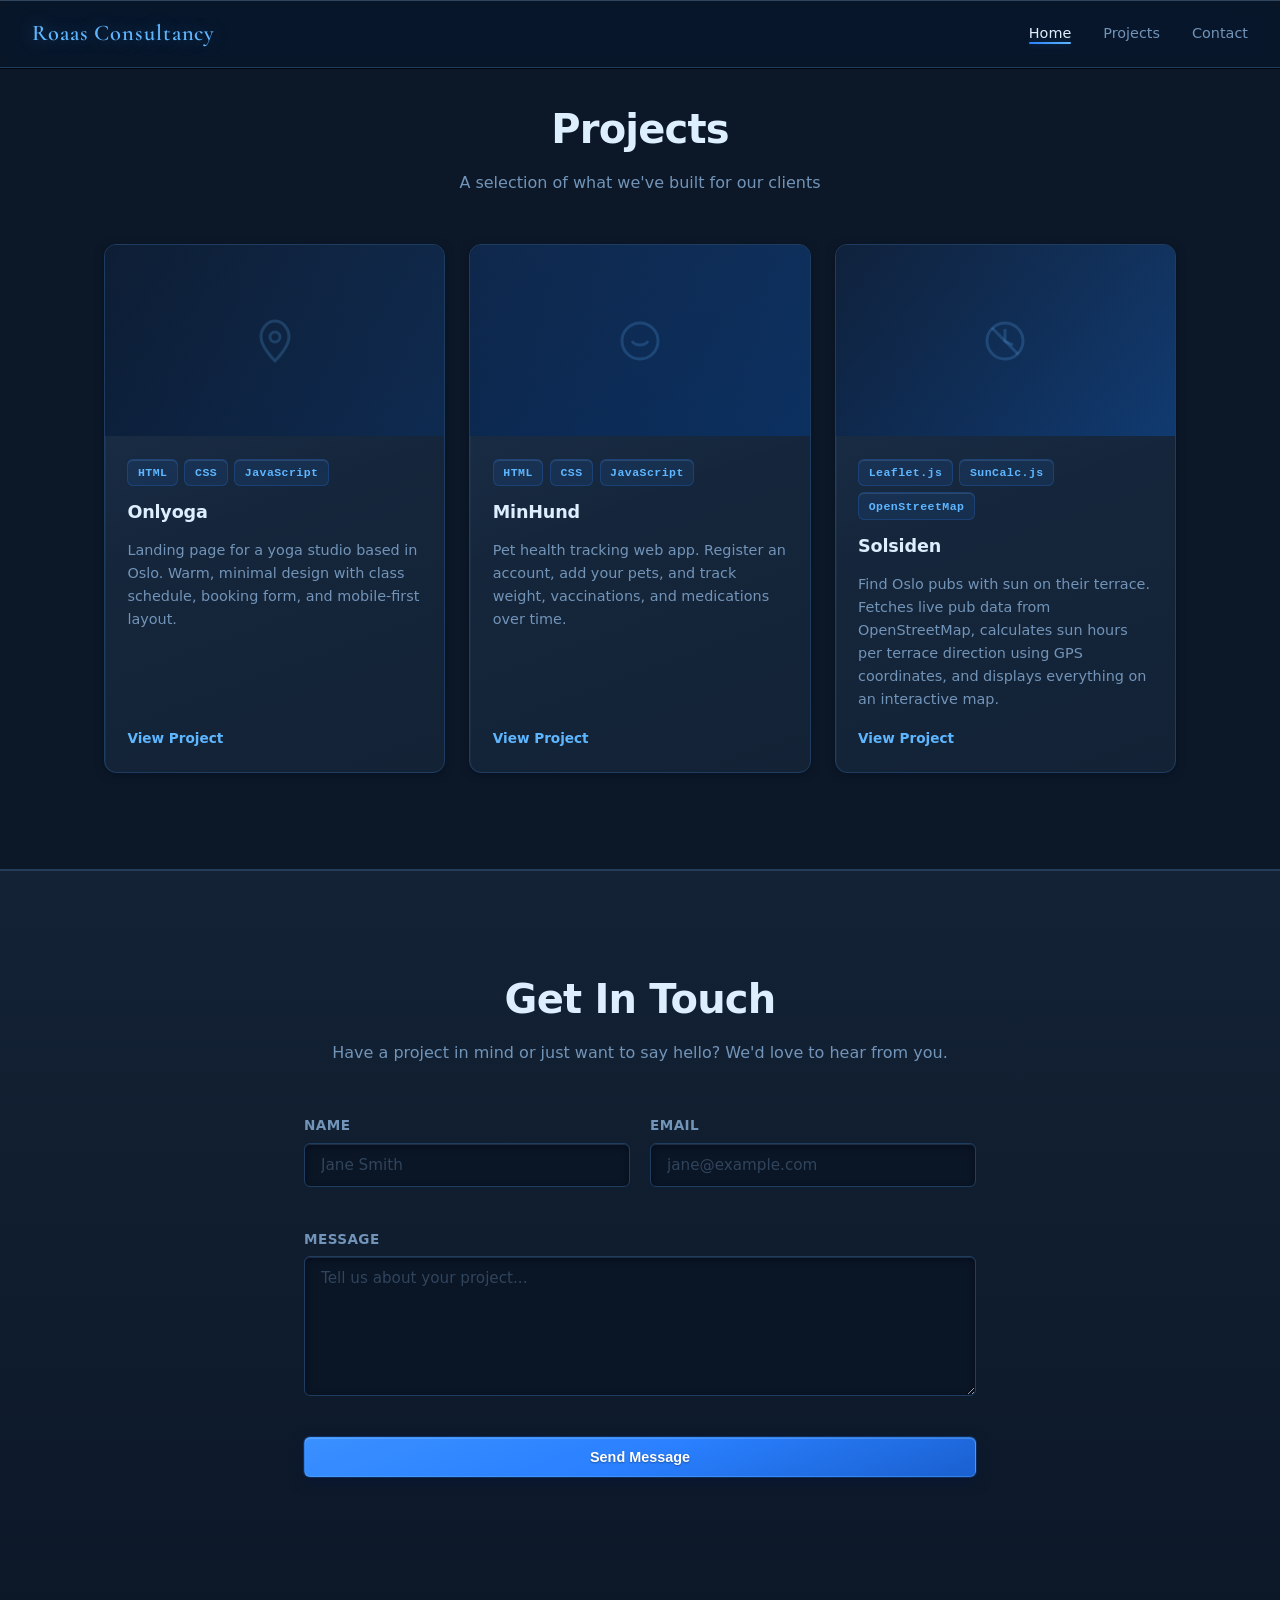
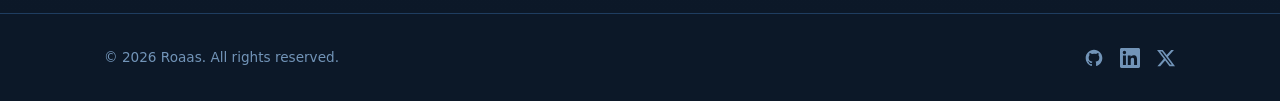
==== commit 4cf281c5: "Add Solsiden as Project Three on portfolio Co-Authored-By: Claude Sonnet 4.6 <noreply@anthropic.com>" ====
--- a/index.html
+++ b/index.html
@@ -77,19 +77,19 @@
         <article class="card">
           <div class="card__img-wrap">
             <div class="card__img card__img--placeholder card__img--alt2">
-              <svg xmlns="http://www.w3.org/2000/svg" viewBox="0 0 24 24" fill="none" stroke="currentColor" stroke-width="1.5"><path d="M12 2L2 7l10 5 10-5-10-5z"/><path d="M2 17l10 5 10-5M2 12l10 5 10-5"/></svg>
+              <svg xmlns="http://www.w3.org/2000/svg" viewBox="0 0 24 24" fill="none" stroke="currentColor" stroke-width="1.5"><circle cx="12" cy="12" r="9"/><path d="M12 6v6l4 2"/><path d="M5.5 5.5l13 13"/></svg>
             </div>
           </div>
           <div class="card__body">
             <div class="card__tags">
-              <span class="tag">Vue</span>
-              <span class="tag">Firebase</span>
+              <span class="tag">Leaflet.js</span>
+              <span class="tag">SunCalc.js</span>
+              <span class="tag">OpenStreetMap</span>
             </div>
-            <h3 class="card__title">Project Three</h3>
-            <p class="card__desc">Describe the challenge you solved here, what you learned, and what impact it had.</p>
+            <h3 class="card__title">Solsiden</h3>
+            <p class="card__desc">Find Oslo pubs with sun on their terrace. Fetches live pub data from OpenStreetMap, calculates sun hours per terrace direction using GPS coordinates, and displays everything on an interactive map.</p>
             <div class="card__links">
-              <a href="#" class="card__link" target="_blank" rel="noopener">Live Demo</a>
-              <a href="#" class="card__link card__link--secondary" target="_blank" rel="noopener">GitHub</a>
+              <a href="/solsiden/" class="card__link">View Project</a>
             </div>
           </div>
         </article>
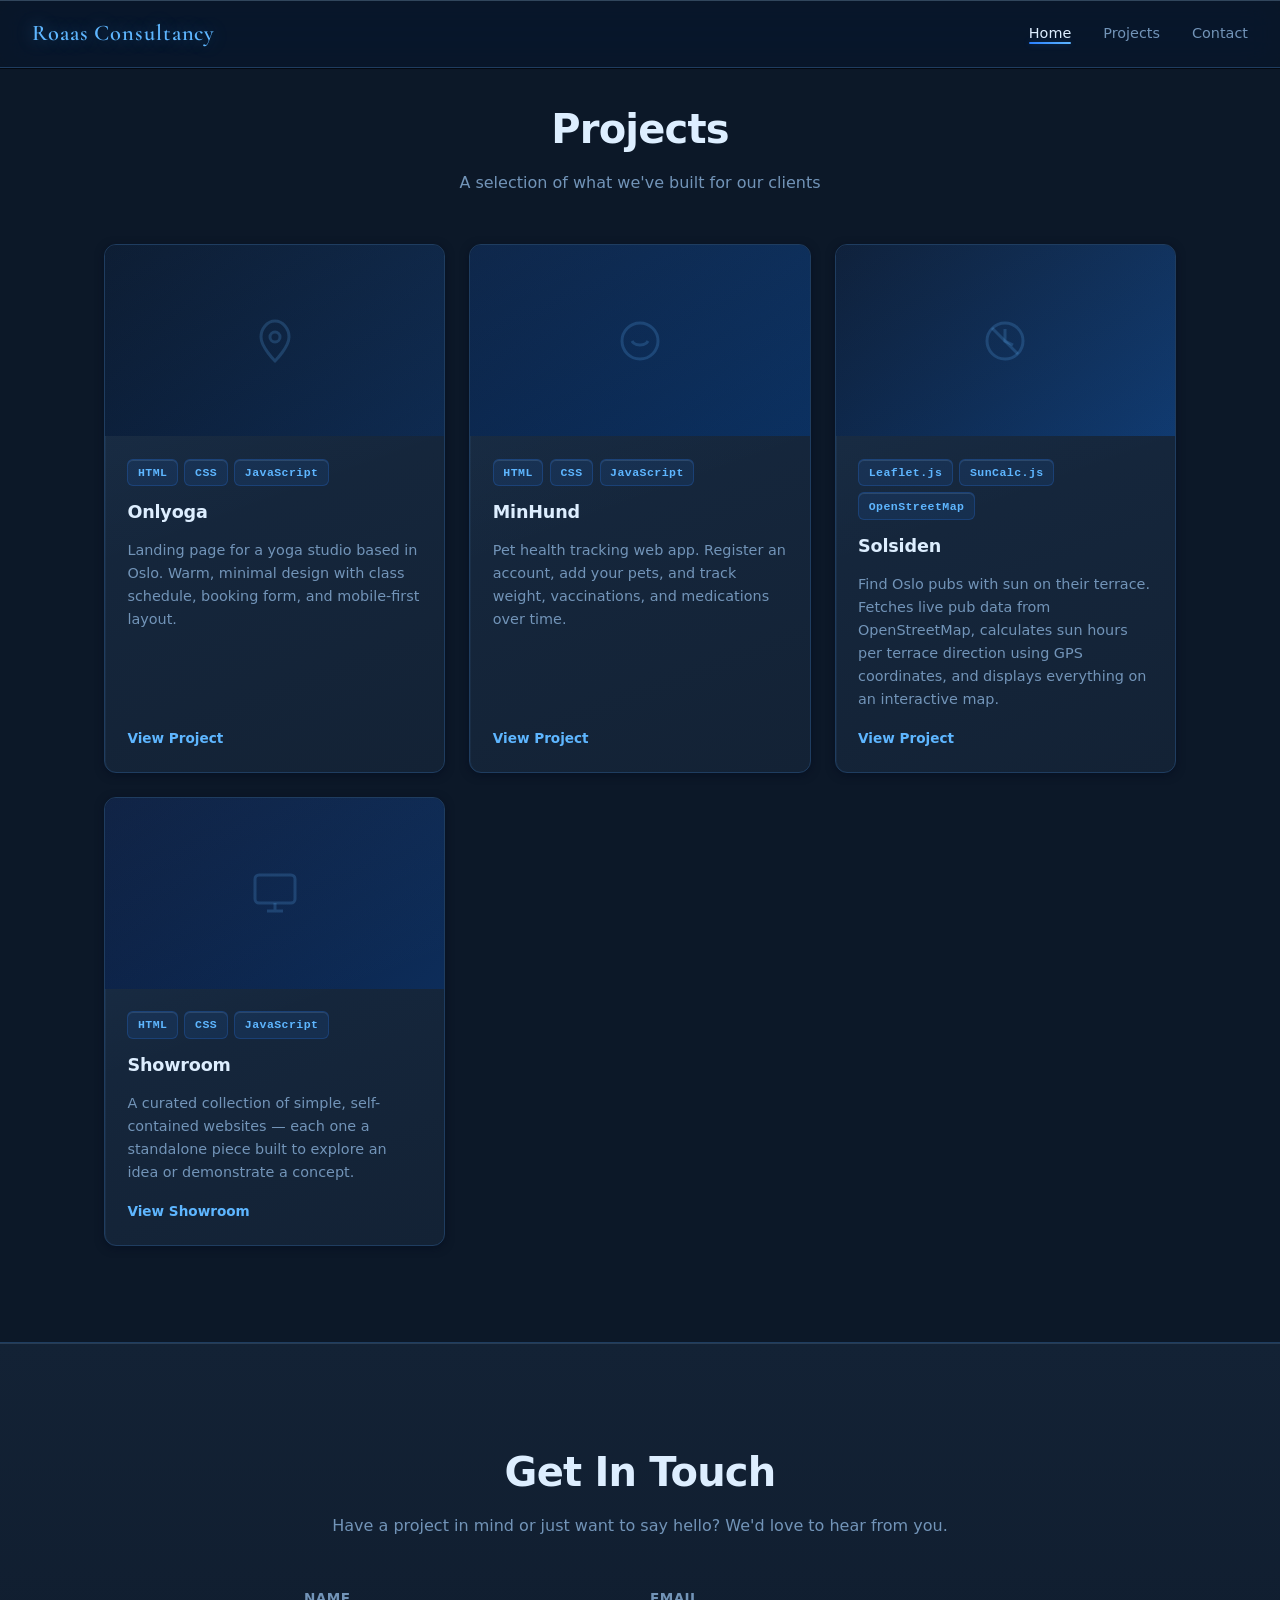
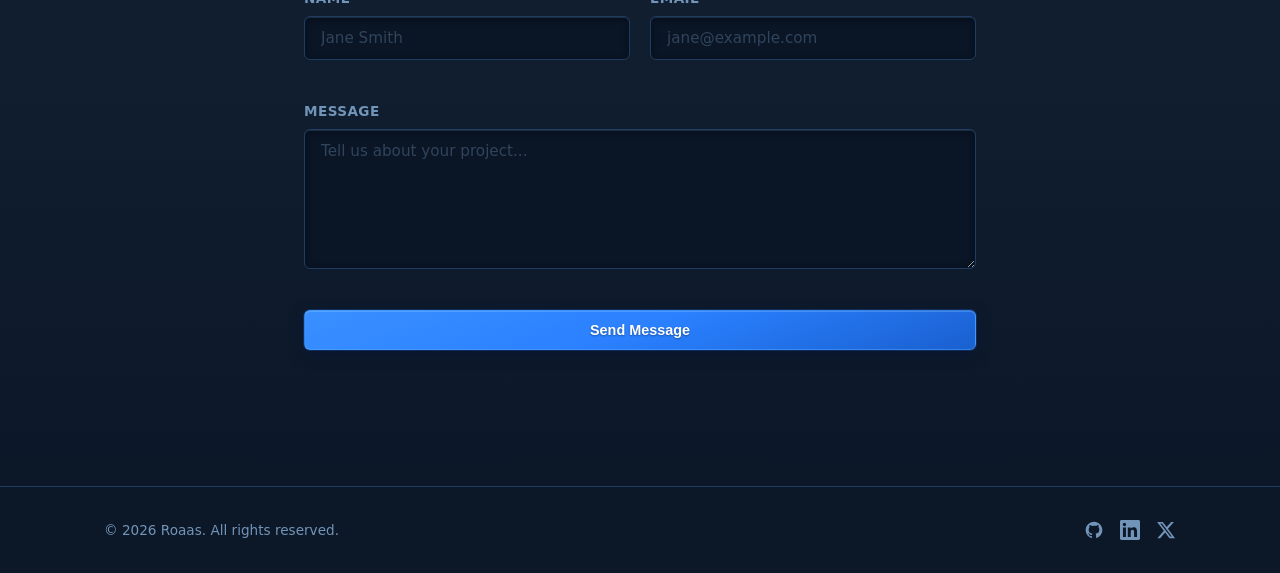
==== commit 41ae4446: "Add Showroom as fourth portfolio project with sub-landing page Co-Authored-By: Claude Sonnet 4.6 <no" ====
--- a/index.html
+++ b/index.html
@@ -94,6 +94,26 @@
           </div>
         </article>
 
+        <article class="card">
+          <div class="card__img-wrap">
+            <div class="card__img card__img--placeholder card__img--alt3">
+              <svg xmlns="http://www.w3.org/2000/svg" viewBox="0 0 24 24" fill="none" stroke="currentColor" stroke-width="1.5"><rect x="2" y="3" width="20" height="14" rx="2"/><path d="M8 21h8M12 17v4"/></svg>
+            </div>
+          </div>
+          <div class="card__body">
+            <div class="card__tags">
+              <span class="tag">HTML</span>
+              <span class="tag">CSS</span>
+              <span class="tag">JavaScript</span>
+            </div>
+            <h3 class="card__title">Showroom</h3>
+            <p class="card__desc">A curated collection of simple, self-contained websites — each one a standalone piece built to explore an idea or demonstrate a concept.</p>
+            <div class="card__links">
+              <a href="/showroom/" class="card__link">View Showroom</a>
+            </div>
+          </div>
+        </article>
+
       </div>
     </div>
   </section>
--- a/styles.css
+++ b/styles.css
@@ -447,6 +447,10 @@
   background: linear-gradient(135deg, #091830, #103a70);
 }
 
+.card__img--placeholder.card__img--alt3 {
+  background: linear-gradient(135deg, #0a1a3a, #0d2d5a);
+}
+
 .card__img--placeholder svg {
   width: 48px;
   height: 48px;
